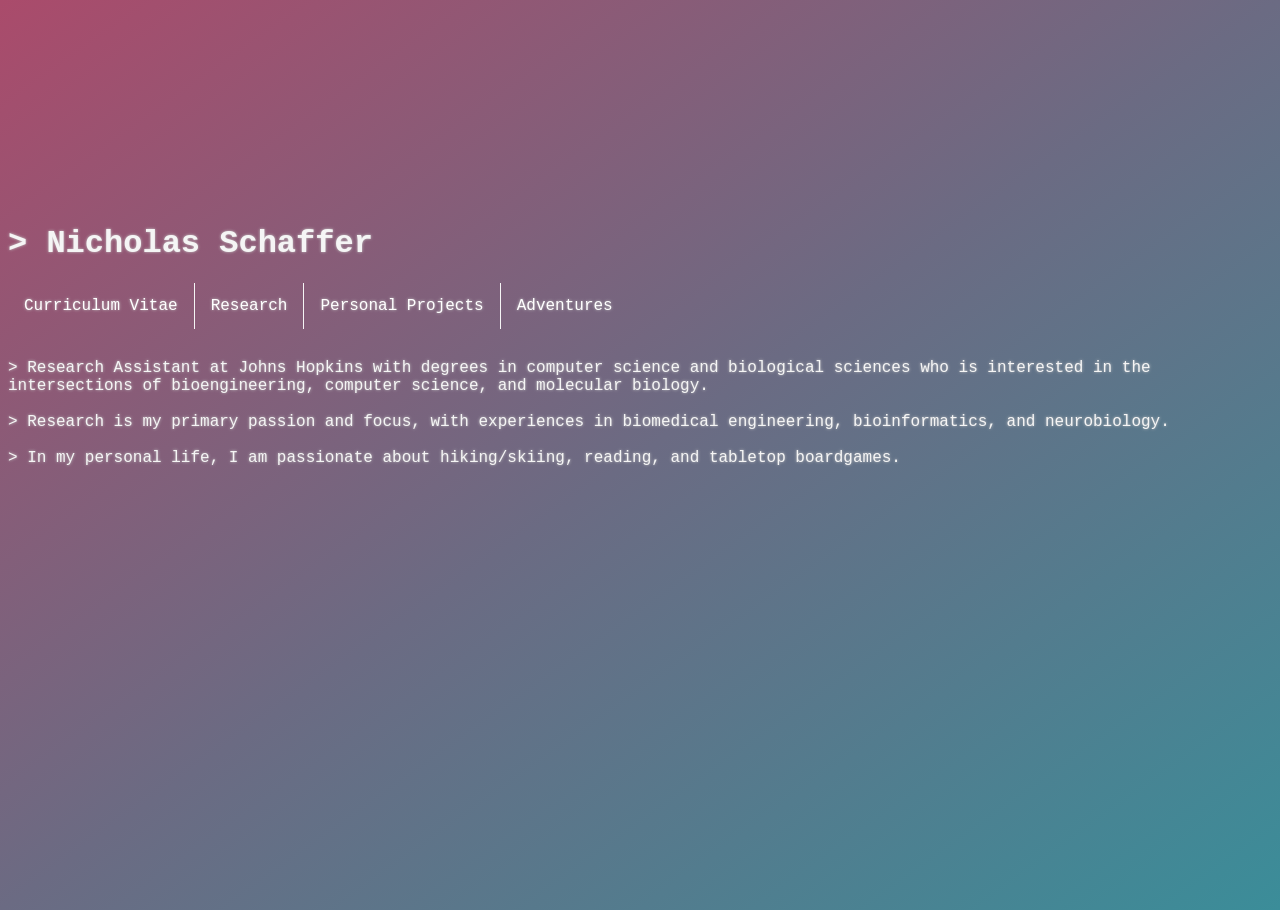
==== index.html @ f9ecf465 "improved styling" ====
<!DOCTYPE html5>
<html>
    <head>
        <link href="splash.css" rel="stylesheet" type="text/css"/>
        <title>DoctorPepe</title>
    </head>
    <body>
        <div class="container">
            <h1 style="margin-top: 225px;"> > Nicholas Schaffer</h1>
            <ul>
                <li><a href="cv.html">Curriculum Vitae</a></li>
                <li><a href="research.html">Research</a></li>
                <li><a href="pp.html">Personal Projects</a></li>
                <li><a href="adventures.html">Adventures</a></li>
            </ul>
            <p>
                > Research Assistant at Johns Hopkins with degrees in computer science and biological sciences who is interested in the intersections of bioengineering, computer science, and molecular biology.
                <br>
                <br>
                > Research is my primary passion and focus, with experiences in biomedical engineering, bioinformatics, and neurobiology.
                <br>
                <br>
                > In my personal life, I am passionate about hiking/skiing, reading, and tabletop boardgames.
            </p>
        </div>
        <footer style="margin-top: 400px;">
            <button onclick="window.location.href='https://www.github.com/DoctorPepe';" class="buttonGH"></button>
    </body>
</html>
---- splash.css ----
@font-face {
    font-family: 'Inconsolata';
    src: url('fonts/Inconsolata/static/Inconsolata_Condensed-Regular');
}

html {
    min-height: 100%;
    background-image: linear-gradient(to bottom right, #aa4b6b, #6b6b83, #3b8d99);
    width: 100%;
    height: auto; 
    background-size: cover;
    background-repeat: no-repeat;
    background-position: center center;

    font-family: 'Inconsolata', monospace;
    color: whitesmoke;

}

p {
    padding-top: 14px;
}

h1 {
    position:relative;
    text-align: left;
}

body {
    text-shadow: 0 0 3px #C8C8C8;
    background: repeating-linear-gradient(0deg, rgba(black, 0.15), rgba(black, 0.15) 1px, transparent 1px, transparent 2px);
}

body::after {
  background: repeating-linear-gradient(0deg,rgba(black, 0.15),rgba(black, 0.15) 1px,transparent 1px,transparent 2px);
}

.container {
    text-align: left;
}

ul {
    list-style-type: none;
    margin: 0;
    padding: 0;
    overflow: hidden;
    display: inline-block;
}

li {
    float: left;
    border-right: 1px solid whitesmoke;
    margin-left: auto;
    margin-right: auto;
}

li:last-child {
    border-right: none;
}

li a {
    display: block;
    color: white;
    text-align: center;
    padding: 14px 16px;
    text-decoration: none;
}

li a:hover:not(.active) {
    background-color: grey;
}

.active {
    background-color: darkgray;
}

.buttonGH {
    background: url('github.jpg') no-repeat;
    background-size: contain;
    cursor: pointer;
    border: none;
    height: 35px;
    width: 35px;
}
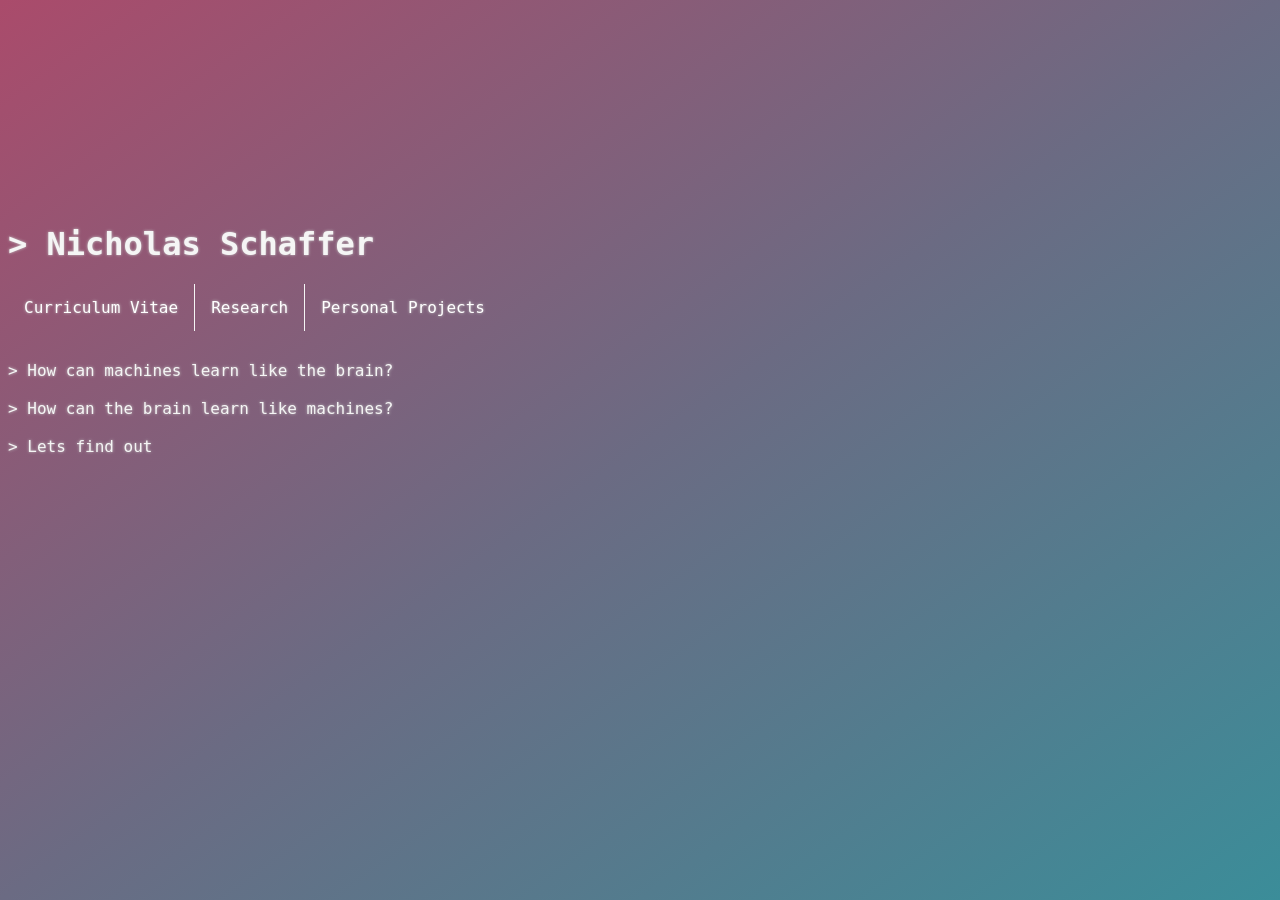
==== commit fb925a9e: "updates" ====
--- a/index.html
+++ b/index.html
@@ -11,19 +11,18 @@
                 <li><a href="cv.html">Curriculum Vitae</a></li>
                 <li><a href="research.html">Research</a></li>
                 <li><a href="pp.html">Personal Projects</a></li>
-                <li><a href="adventures.html">Adventures</a></li>
             </ul>
             <p>
-                > Research Assistant at Johns Hopkins with degrees in computer science and biological sciences who is interested in the intersections of bioengineering, computer science, and molecular biology.
+                > How can machines learn like the brain?
                 <br>
                 <br>
-                > Research is my primary passion and focus, with experiences in biomedical engineering, bioinformatics, and neurobiology.
+                > How can the brain learn like machines?
                 <br>
                 <br>
-                > In my personal life, I am passionate about hiking/skiing, reading, and tabletop boardgames.
+                > Lets find out
             </p>
         </div>
         <footer style="margin-top: 400px;">
-            <button onclick="window.location.href='https://www.github.com/DoctorPepe';" class="buttonGH"></button>
+            <button onclick="window.location.href='https://www.github.com/Neuromancer32';" class="buttonGH"></button>
     </body>
 </html>
--- a/splash.css
+++ b/splash.css
@@ -28,11 +28,6 @@
 
 body {
     text-shadow: 0 0 3px #C8C8C8;
-    background: repeating-linear-gradient(0deg, rgba(black, 0.15), rgba(black, 0.15) 1px, transparent 1px, transparent 2px);
-}
-
-body::after {
-  background: repeating-linear-gradient(0deg,rgba(black, 0.15),rgba(black, 0.15) 1px,transparent 1px,transparent 2px);
 }
 
 .container {
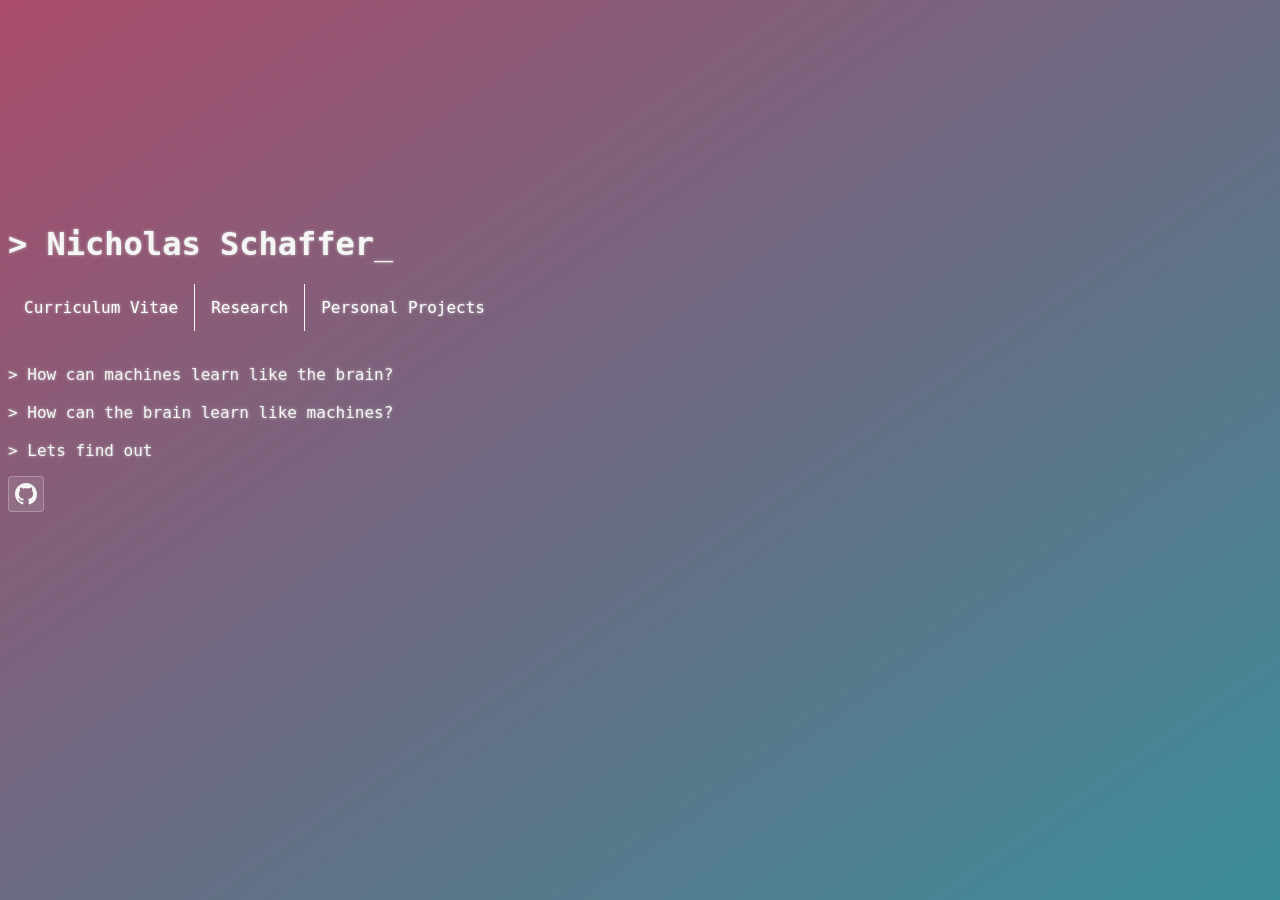
==== commit 3b6d2e5b: "major content and aesthetic changes" ====
--- a/index.html
+++ b/index.html
@@ -1,12 +1,13 @@
-<!DOCTYPE html5>
+<!DOCTYPE html>
 <html>
     <head>
         <link href="splash.css" rel="stylesheet" type="text/css"/>
-        <title>DoctorPepe</title>
+        <link rel="icon" type="image/png" href="favicon_io/favicon-32x32.png">
+        <title>Neuromancer</title>
     </head>
     <body>
         <div class="container">
-            <h1 style="margin-top: 225px;"> > Nicholas Schaffer</h1>
+            <h1 style="margin-top: 225px;"> > Nicholas Schaffer<span class="cursor"></span></h1>
             <ul>
                 <li><a href="cv.html">Curriculum Vitae</a></li>
                 <li><a href="research.html">Research</a></li>
@@ -22,7 +23,12 @@
                 > Lets find out
             </p>
         </div>
-        <footer style="margin-top: 400px;">
-            <button onclick="window.location.href='https://www.github.com/Neuromancer32';" class="buttonGH"></button>
+        <div class="footer">
+            <button class="icon-btn" onclick="window.location.href='https://www.github.com/Neuromancer32';" aria-label="GitHub">
+            <svg xmlns="http://www.w3.org/2000/svg" viewBox="0 0 24 24" width="22" height="22">
+                <path fill="whitesmoke" d="M12 0C5.37 0 0 5.37 0 12c0 5.31 3.435 9.795 8.205 11.385.6.105.825-.255.825-.57 0-.285-.015-1.23-.015-2.235-3.015.555-3.795-.735-4.035-1.41-.135-.345-.72-1.41-1.23-1.695-.42-.225-1.02-.78-.015-.795.945-.015 1.62.87 1.845 1.23 1.08 1.815 2.805 1.305 3.495.99.105-.78.42-1.305.765-1.605-2.67-.3-5.46-1.335-5.46-5.925 0-1.305.465-2.385 1.23-3.225-.12-.3-.54-1.53.12-3.18 0 0 1.005-.315 3.3 1.23.96-.27 1.98-.405 3-.405s2.04.135 3 .405c2.295-1.56 3.3-1.23 3.3-1.23.66 1.65.24 2.88.12 3.18.765.84 1.23 1.905 1.23 3.225 0 4.605-2.805 5.625-5.475 5.925.435.375.81 1.095.81 2.22 0 1.605-.015 2.895-.015 3.3 0 .315.225.69.825.57A12.02 12.02 0 0 0 24 12c0-6.63-5.37-12-12-12z"/>
+            </svg>
+            </button>
+        </div>
     </body>
 </html>
--- a/splash.css
+++ b/splash.css
@@ -69,11 +69,29 @@
     background-color: darkgray;
 }
 
-.buttonGH {
-    background: url('github.jpg') no-repeat;
-    background-size: contain;
-    cursor: pointer;
-    border: none;
-    height: 35px;
-    width: 35px;
+.icon-btn {
+background: rgba(255,255,255,0.1);
+border: 1px solid rgba(255,255,255,0.25);
+border-radius: 4px;
+width: 36px;
+height: 36px;
+display: flex;
+align-items: center;
+justify-content: center;
+cursor: pointer;
+transition: background 0.2s;
+color: #f5f5f5;
+font-size: 20px;
+}
+
+.icon-btn:hover { background: rgba(255,255,255,0.2); }
+
+.cursor::after {
+content: '_';
+animation: blink 1s step-end infinite;
+font-weight: 400;
+}
+
+@keyframes blink {
+50% { opacity: 0; }
 }
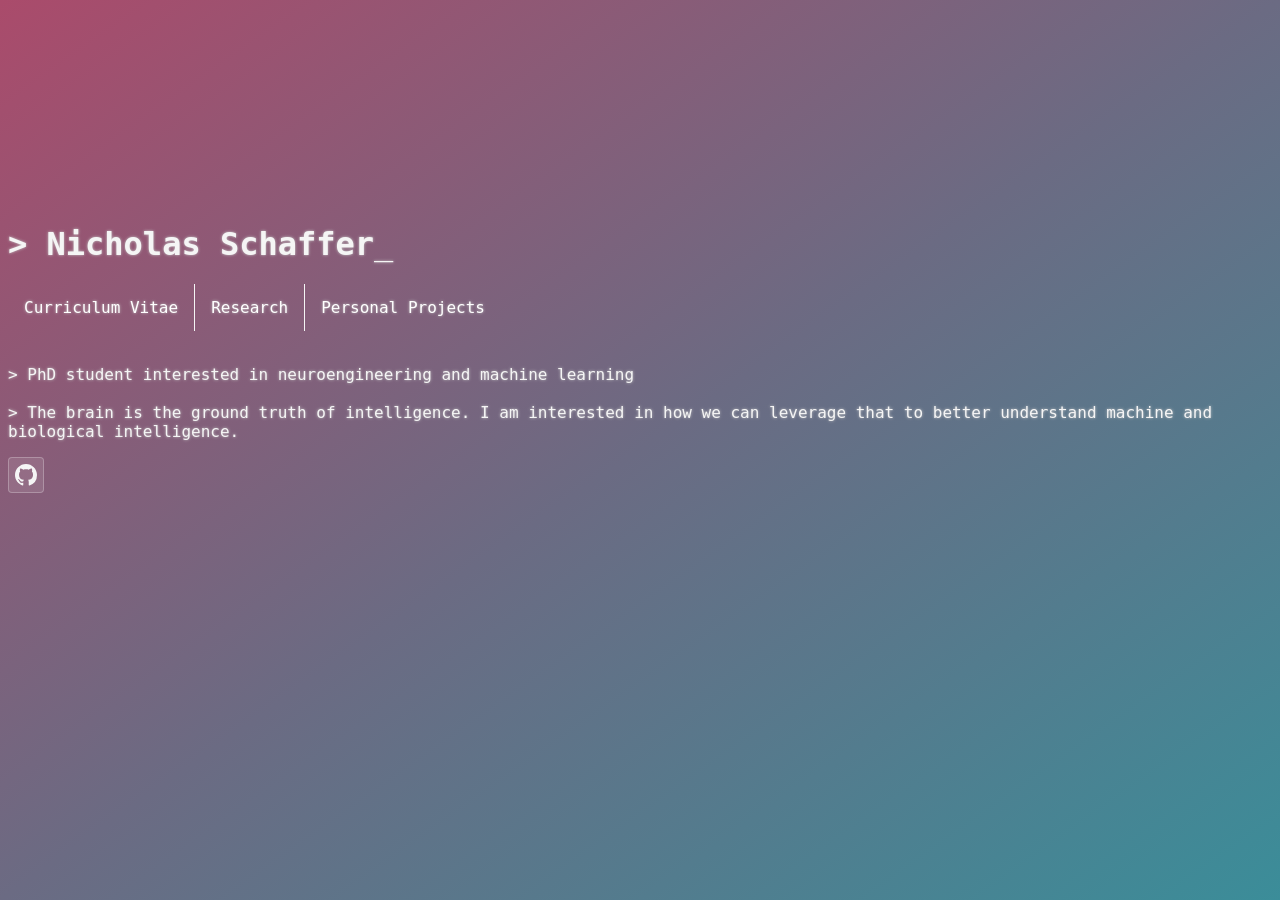
==== commit b46787e5: "..." ====
--- a/index.html
+++ b/index.html
@@ -14,13 +14,10 @@
                 <li><a href="pp.html">Personal Projects</a></li>
             </ul>
             <p>
-                > How can machines learn like the brain?
+                > PhD student interested in neuroengineering and machine learning
                 <br>
                 <br>
-                > How can the brain learn like machines?
-                <br>
-                <br>
-                > Lets find out
+                > The brain is the ground truth of intelligence. I am interested in how we can leverage that to better understand machine and biological intelligence.
             </p>
         </div>
         <div class="footer">
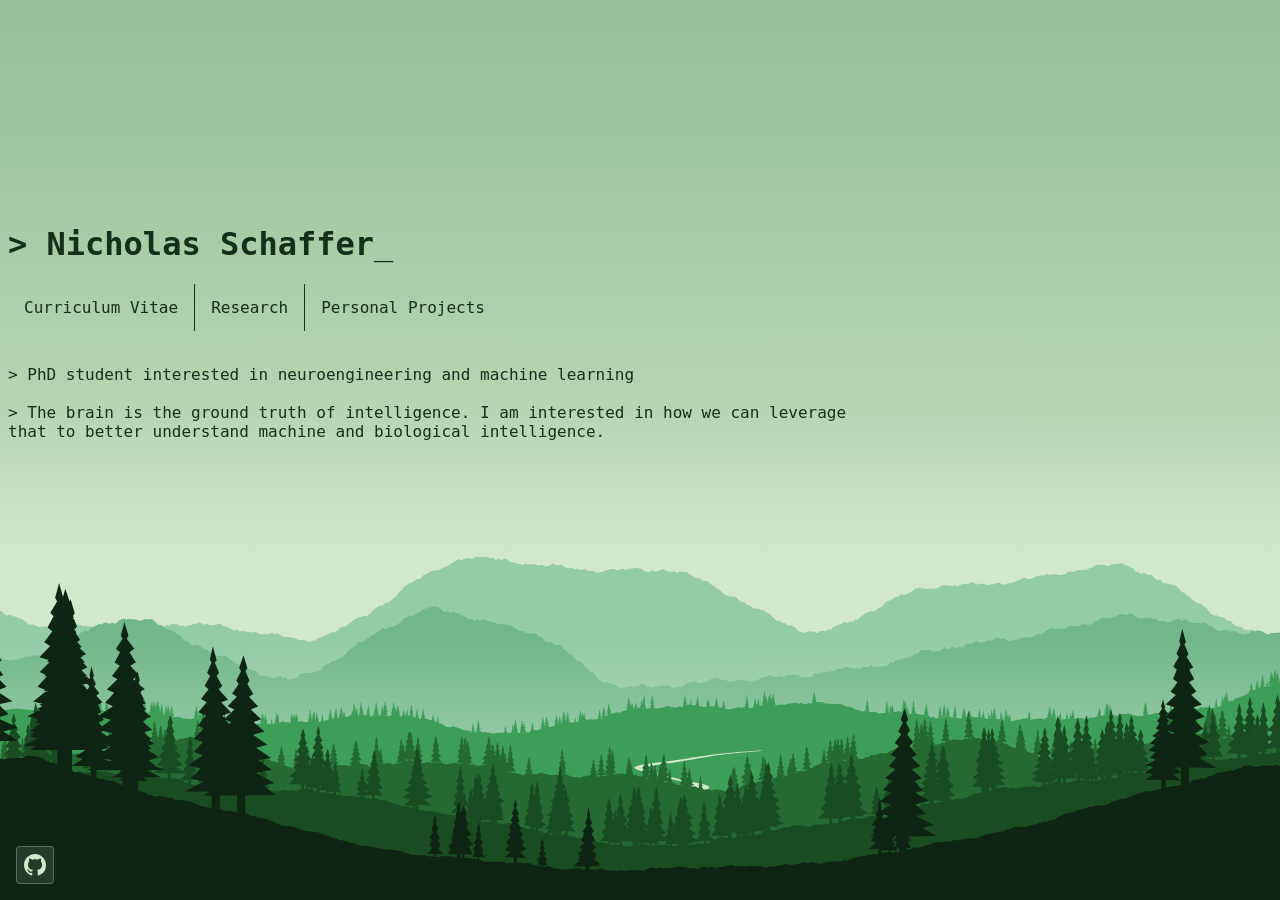
==== commit b5b18c8f: "Aesthetic change" ====
--- a/index.html
+++ b/index.html
@@ -1,9 +1,17 @@
 <!DOCTYPE html>
 <html>
     <head>
+        <meta charset="UTF-8">
+        <meta name="viewport" content="width=device-width, initial-scale=1.0">
         <link href="splash.css" rel="stylesheet" type="text/css"/>
         <link rel="icon" type="image/png" href="favicon_io/favicon-32x32.png">
-        <title>Neuromancer</title>
+        <meta name="description" content="PhD student at Johns Hopkins interested in neuroengineering and machine learning.">
+        <meta property="og:title" content="Nicholas Schaffer">
+        <meta property="og:description" content="PhD student at Johns Hopkins interested in neuroengineering and machine learning.">
+        <meta property="og:image" content="https://cleverdomain.xyz/og-image.png">
+        <meta property="og:url" content="https://cleverdomain.xyz/">
+        <meta name="twitter:card" content="summary_large_image">
+        <title>Nicholas Schaffer</title>
     </head>
     <body>
         <div class="container">
@@ -21,11 +29,12 @@
             </p>
         </div>
         <div class="footer">
-            <button class="icon-btn" onclick="window.location.href='https://www.github.com/Neuromancer32';" aria-label="GitHub">
+            <a class="icon-btn" href="https://www.github.com/Neuromancer32" aria-label="GitHub">
             <svg xmlns="http://www.w3.org/2000/svg" viewBox="0 0 24 24" width="22" height="22">
-                <path fill="whitesmoke" d="M12 0C5.37 0 0 5.37 0 12c0 5.31 3.435 9.795 8.205 11.385.6.105.825-.255.825-.57 0-.285-.015-1.23-.015-2.235-3.015.555-3.795-.735-4.035-1.41-.135-.345-.72-1.41-1.23-1.695-.42-.225-1.02-.78-.015-.795.945-.015 1.62.87 1.845 1.23 1.08 1.815 2.805 1.305 3.495.99.105-.78.42-1.305.765-1.605-2.67-.3-5.46-1.335-5.46-5.925 0-1.305.465-2.385 1.23-3.225-.12-.3-.54-1.53.12-3.18 0 0 1.005-.315 3.3 1.23.96-.27 1.98-.405 3-.405s2.04.135 3 .405c2.295-1.56 3.3-1.23 3.3-1.23.66 1.65.24 2.88.12 3.18.765.84 1.23 1.905 1.23 3.225 0 4.605-2.805 5.625-5.475 5.925.435.375.81 1.095.81 2.22 0 1.605-.015 2.895-.015 3.3 0 .315.225.69.825.57A12.02 12.02 0 0 0 24 12c0-6.63-5.37-12-12-12z"/>
+                <path fill="#d2e8cd" d="M12 0C5.37 0 0 5.37 0 12c0 5.31 3.435 9.795 8.205 11.385.6.105.825-.255.825-.57 0-.285-.015-1.23-.015-2.235-3.015.555-3.795-.735-4.035-1.41-.135-.345-.72-1.41-1.23-1.695-.42-.225-1.02-.78-.015-.795.945-.015 1.62.87 1.845 1.23 1.08 1.815 2.805 1.305 3.495.99.105-.78.42-1.305.765-1.605-2.67-.3-5.46-1.335-5.46-5.925 0-1.305.465-2.385 1.23-3.225-.12-.3-.54-1.53.12-3.18 0 0 1.005-.315 3.3 1.23.96-.27 1.98-.405 3-.405s2.04.135 3 .405c2.295-1.56 3.3-1.23 3.3-1.23.66 1.65.24 2.88.12 3.18.765.84 1.23 1.905 1.23 3.225 0 4.605-2.805 5.625-5.475 5.925.435.375.81 1.095.81 2.22 0 1.605-.015 2.895-.015 3.3 0 .315.225.69.825.57A12.02 12.02 0 0 0 24 12c0-6.63-5.37-12-12-12z"/>
             </svg>
-            </button>
+            </a>
         </div>
+        <div class="landscape"></div>
     </body>
 </html>
--- a/splash.css
+++ b/splash.css
@@ -1,19 +1,14 @@
-@font-face {
-    font-family: 'Inconsolata';
-    src: url('fonts/Inconsolata/static/Inconsolata_Condensed-Regular');
-}
-
 html {
     min-height: 100%;
-    background-image: linear-gradient(to bottom right, #aa4b6b, #6b6b83, #3b8d99);
+    background-image: linear-gradient(to bottom, #94c096, #b4d6b1 45%, #d2e8cd calc(100vh - min(42vh, 36vw) + 40px));
     width: 100%;
     height: auto; 
     background-size: cover;
     background-repeat: no-repeat;
     background-position: center center;
 
-    font-family: 'Inconsolata', monospace;
-    color: whitesmoke;
+    font-family: Consolas, Menlo, monospace;
+    color: #12301b;
 
 }
 
@@ -26,12 +21,9 @@
     text-align: left;
 }
 
-body {
-    text-shadow: 0 0 3px #C8C8C8;
-}
-
 .container {
     text-align: left;
+    max-width: 860px;
 }
 
 ul {
@@ -44,7 +36,7 @@
 
 li {
     float: left;
-    border-right: 1px solid whitesmoke;
+    border-right: 1px solid #12301b;
     margin-left: auto;
     margin-right: auto;
 }
@@ -55,18 +47,18 @@
 
 li a {
     display: block;
-    color: white;
+    color: #12301b;
     text-align: center;
     padding: 14px 16px;
     text-decoration: none;
 }
 
 li a:hover:not(.active) {
-    background-color: grey;
+    background-color: #c6e2c3;
 }
 
 .active {
-    background-color: darkgray;
+    background-color: #b4d6b1;
 }
 
 .icon-btn {
@@ -80,7 +72,7 @@
 justify-content: center;
 cursor: pointer;
 transition: background 0.2s;
-color: #f5f5f5;
+color: #d2e8cd;
 font-size: 20px;
 }
 
@@ -94,4 +86,24 @@
 
 @keyframes blink {
 50% { opacity: 0; }
+}
+
+a {
+    color: #256b31;
+}
+
+.footer {
+    position: fixed;
+    left: 16px;
+    bottom: 16px;
+}
+
+.landscape {
+    position: fixed;
+    left: 0;
+    bottom: 0;
+    width: 100%;
+    height: min(42vh, 36vw);
+    z-index: -1;
+    background: url('landscape.svg') center bottom / cover no-repeat;
 }
